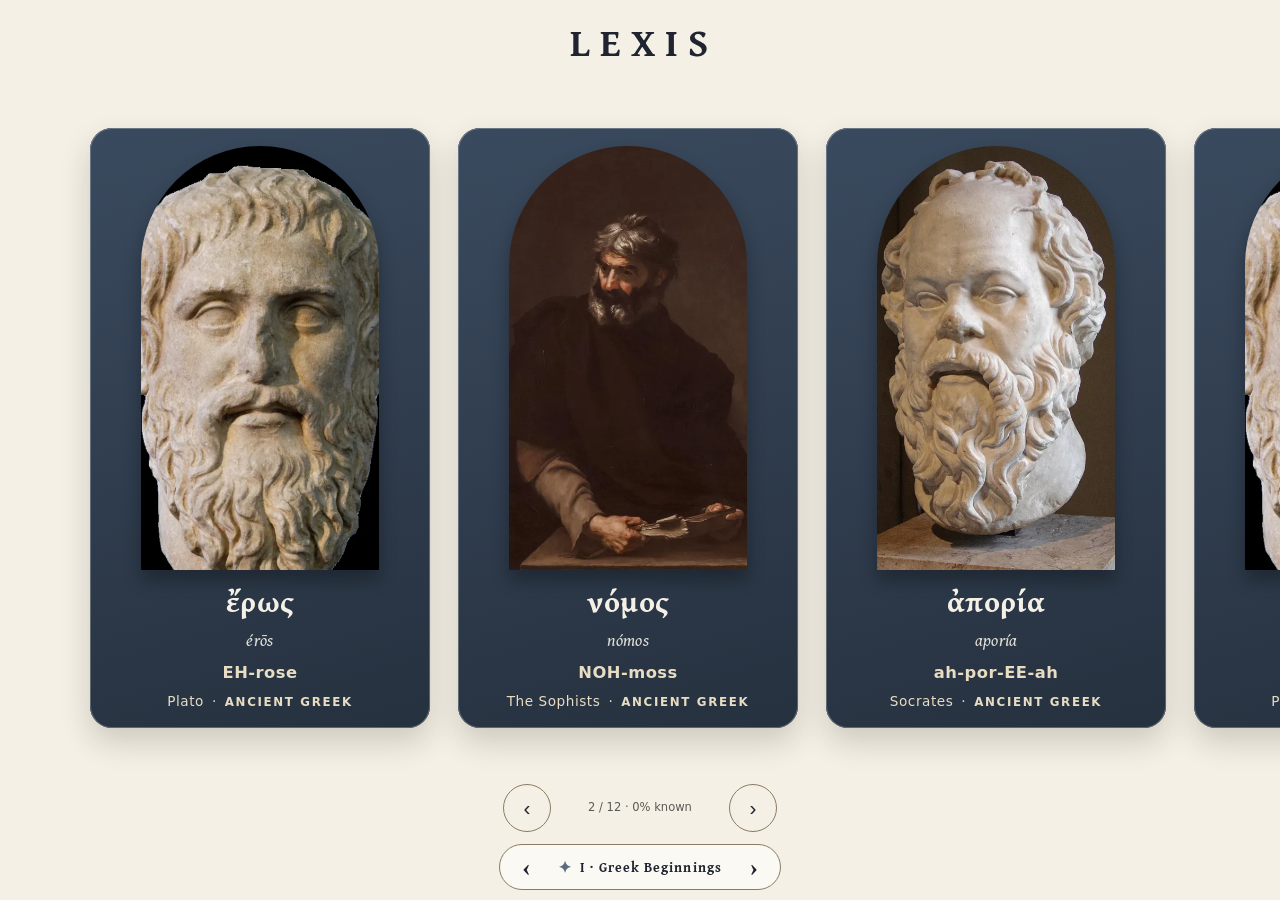
==== index.html @ f31868b6 "Lexis: viewer cloned from Glossa, batch 1 (54 cards)" ====
<!doctype html><html lang="en"><head><meta charset="utf-8"><title>Lexis · philosophy terms</title>
<link rel="icon" href="favicon.svg" type="image/svg+xml"><link rel="apple-touch-icon" href="apple-touch-icon.png"><link rel="manifest" href="app.webmanifest"><meta name="apple-mobile-web-app-capable" content="yes"><meta name="apple-mobile-web-app-title" content="Lexis"><meta name="theme-color" content="#F4F0E6">
<meta name="description" content="The untranslatable words of the philosophical canon, from logos to Dasein.">
<script>location.replace("cards/"+location.search+location.hash)</script>
<meta http-equiv="refresh" content="1; url=cards/"></head><body><a href="cards/">Open the Lexis cards</a></body></html>
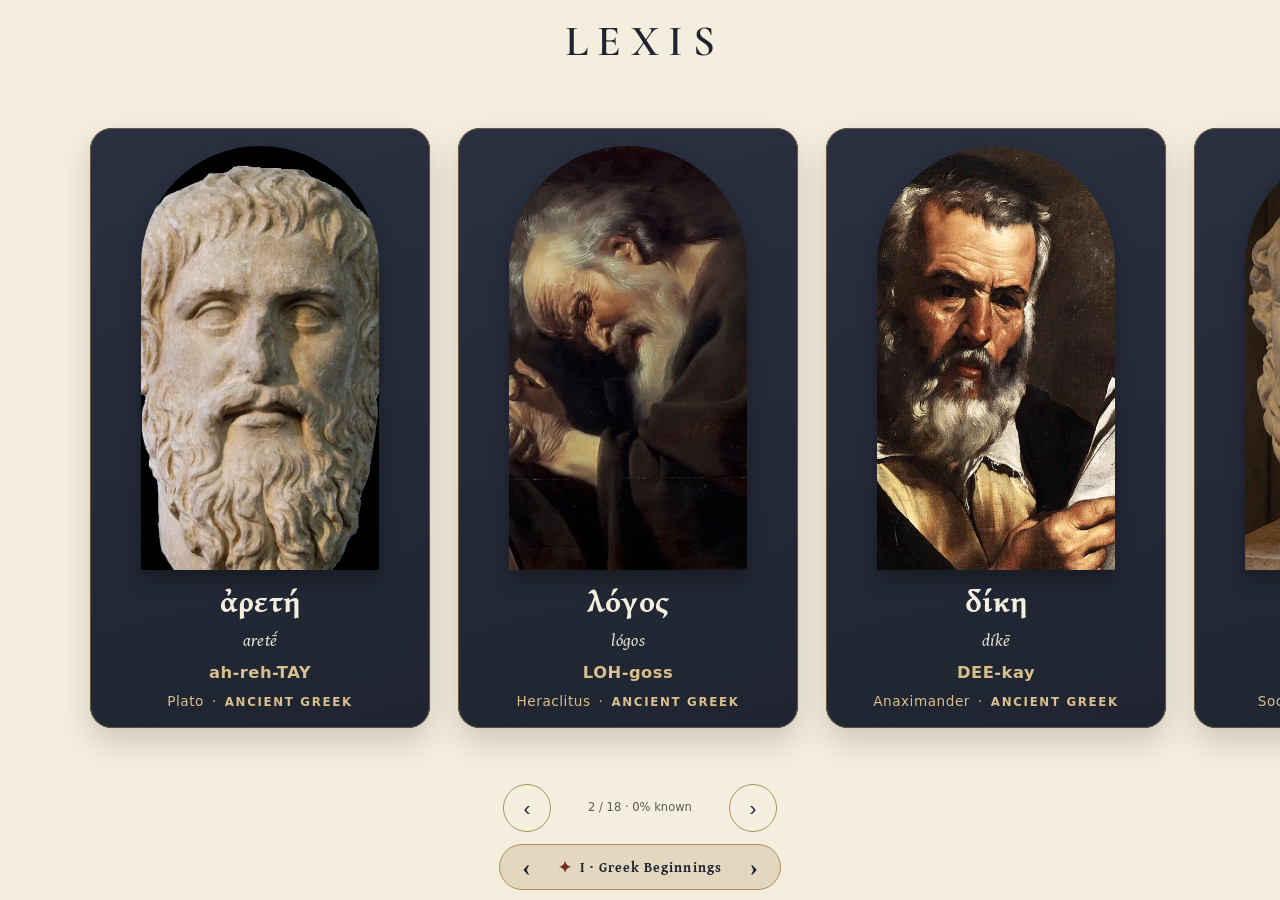
==== commit ffee822b: "Batch 4 (50 cards), Ink & Parchment theme, v2 icons, verified quote backfill (67 cards)" ====
--- a/index.html
+++ b/index.html
@@ -1,5 +1,5 @@
 <!doctype html><html lang="en"><head><meta charset="utf-8"><title>Lexis · philosophy terms</title>
-<link rel="icon" href="favicon.svg" type="image/svg+xml"><link rel="apple-touch-icon" href="apple-touch-icon.png"><link rel="manifest" href="app.webmanifest"><meta name="apple-mobile-web-app-capable" content="yes"><meta name="apple-mobile-web-app-title" content="Lexis"><meta name="theme-color" content="#F4F0E6">
+<link rel="icon" href="favicon.svg" type="image/svg+xml"><link rel="apple-touch-icon" href="apple-touch-icon-v2.png?v=2"><link rel="manifest" href="app.webmanifest?v=2"><meta name="apple-mobile-web-app-capable" content="yes"><meta name="apple-mobile-web-app-title" content="Lexis"><meta name="theme-color" content="#F4EEDF">
 <meta name="description" content="The untranslatable words of the philosophical canon, from logos to Dasein.">
 <script>location.replace("cards/"+location.search+location.hash)</script>
 <meta http-equiv="refresh" content="1; url=cards/"></head><body><a href="cards/">Open the Lexis cards</a></body></html>
